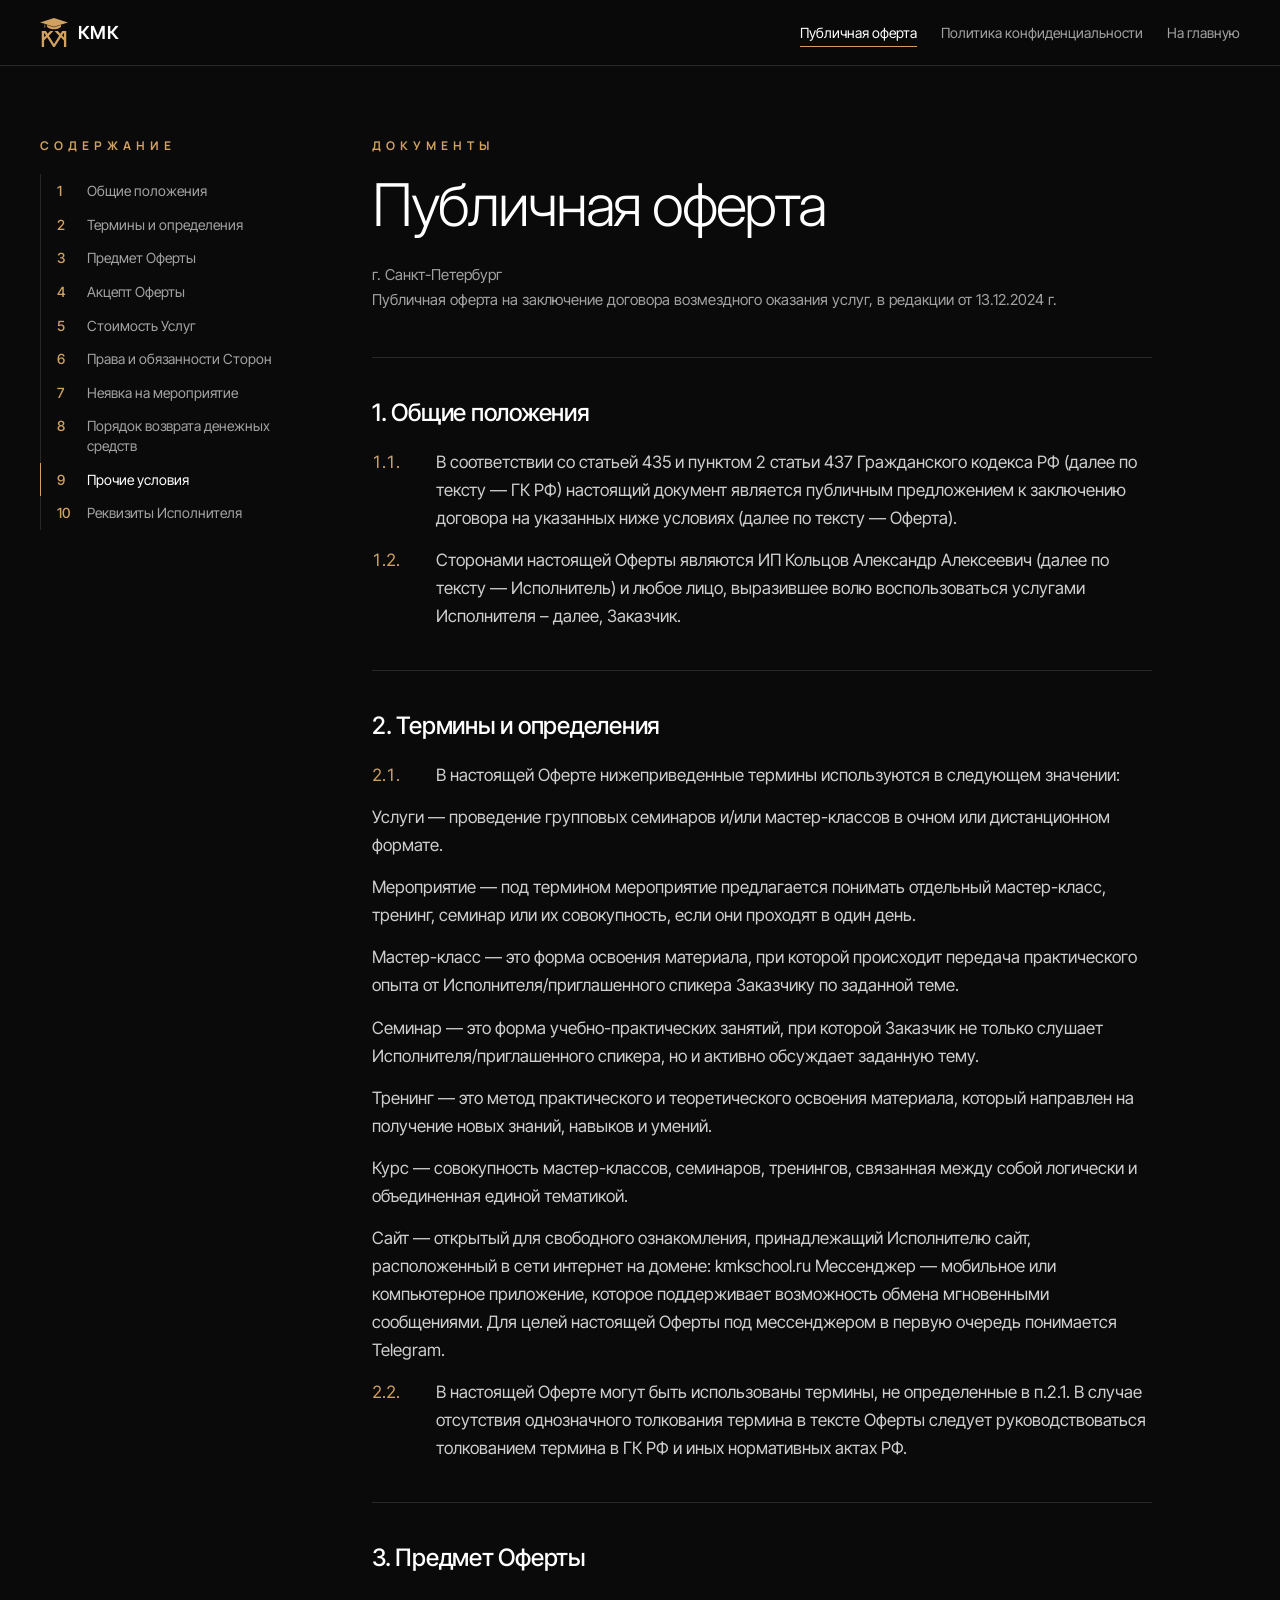
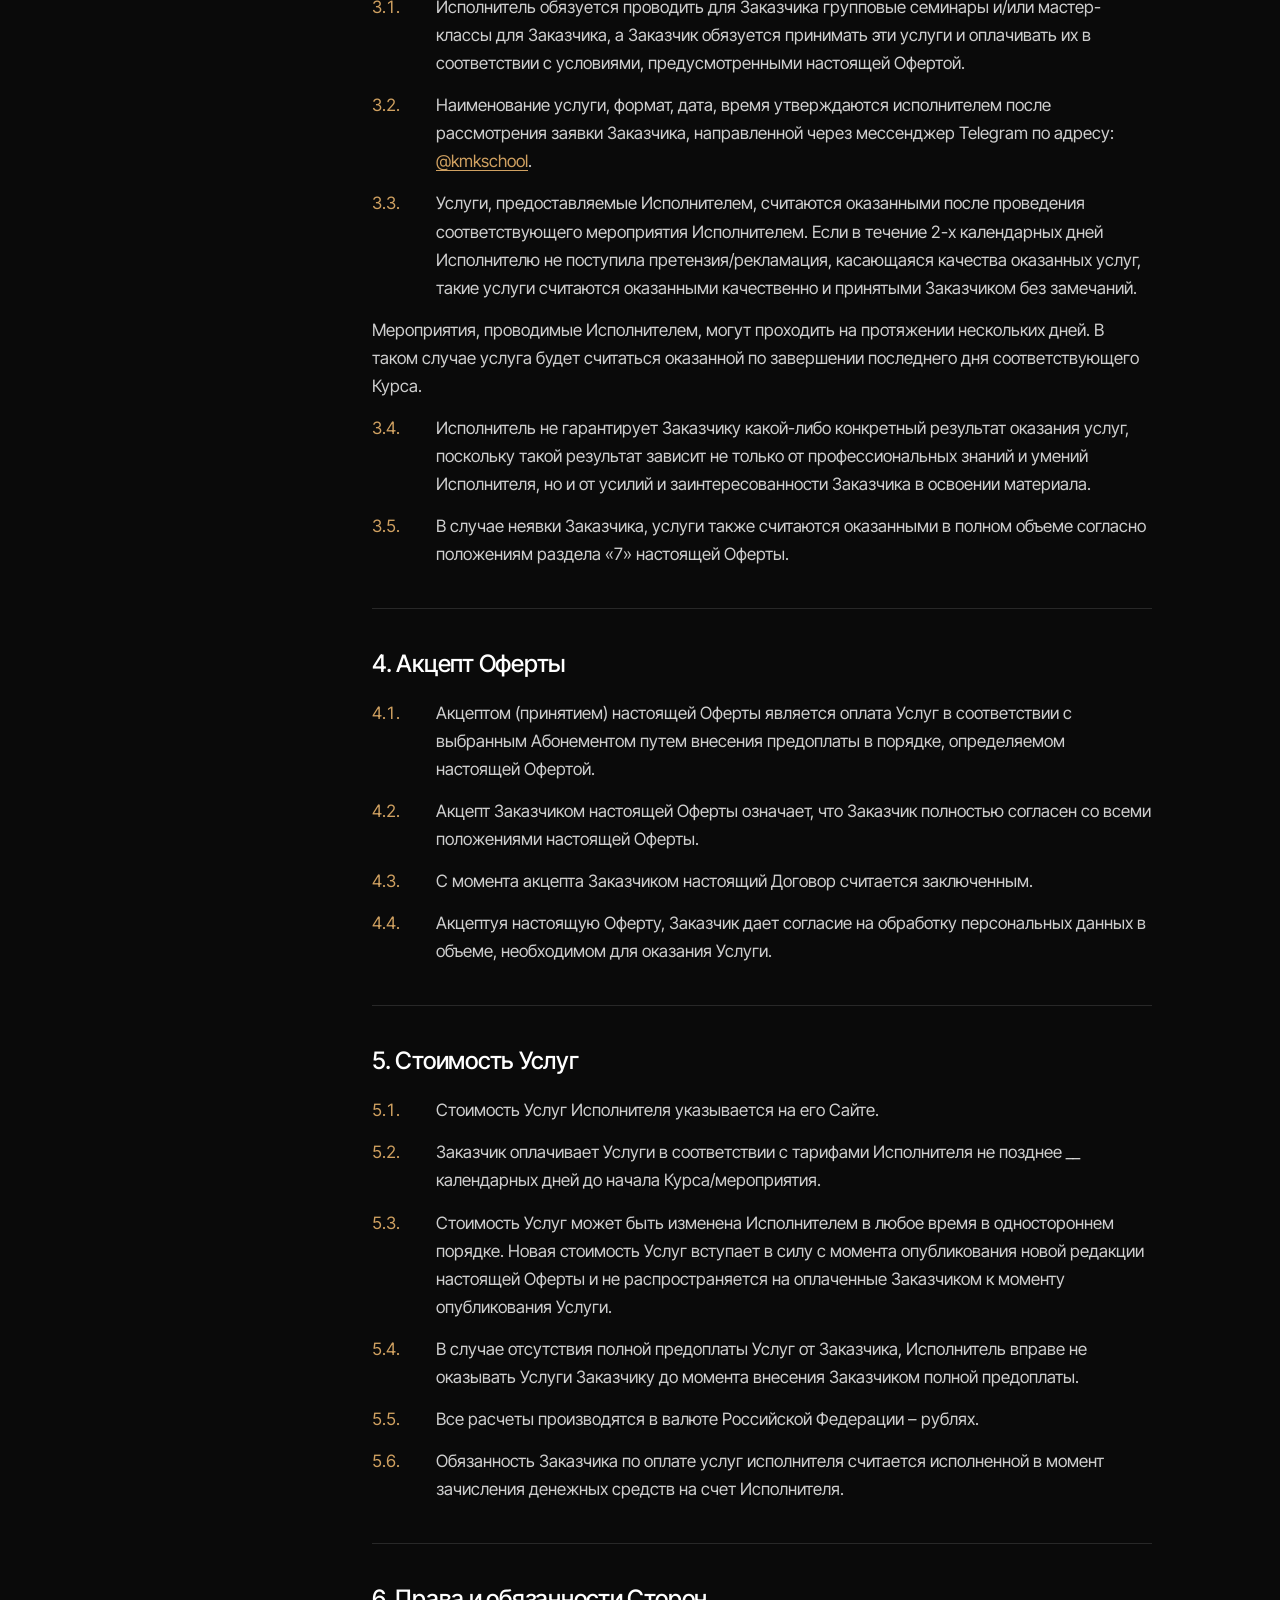
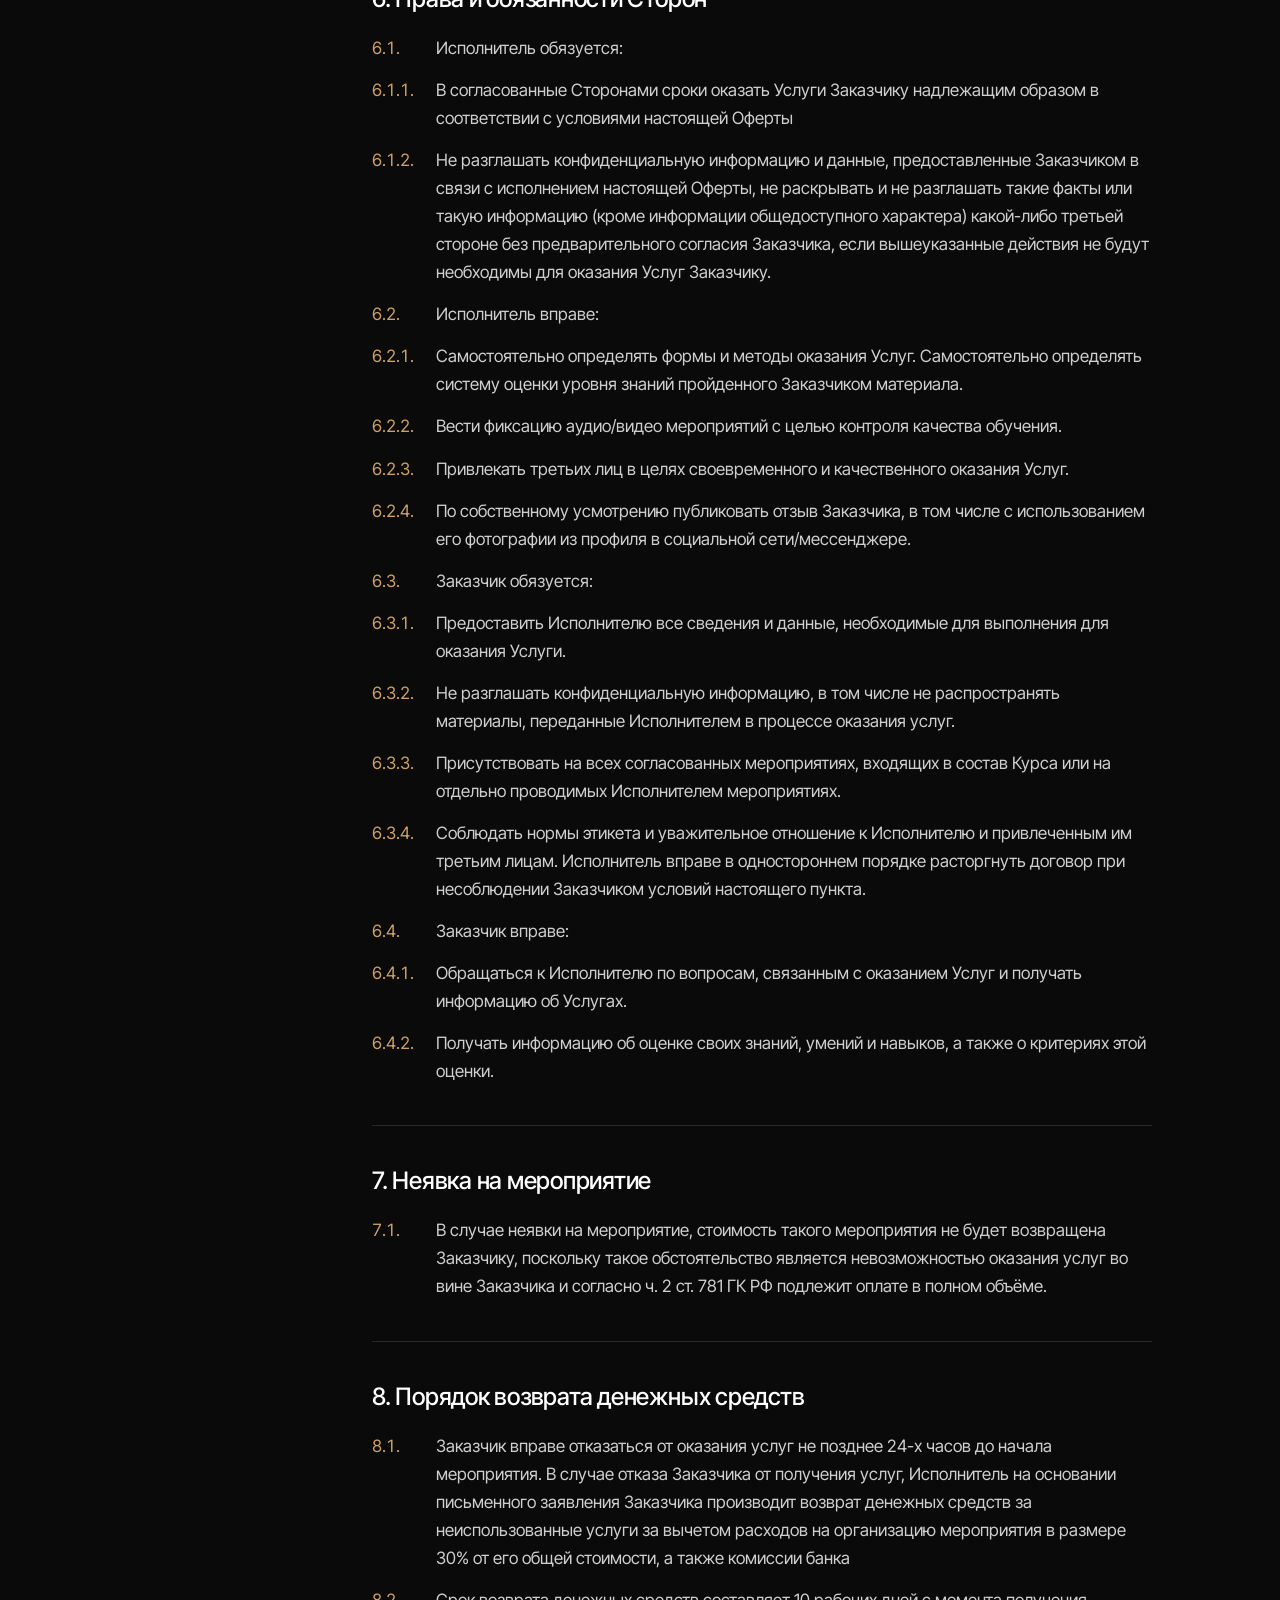
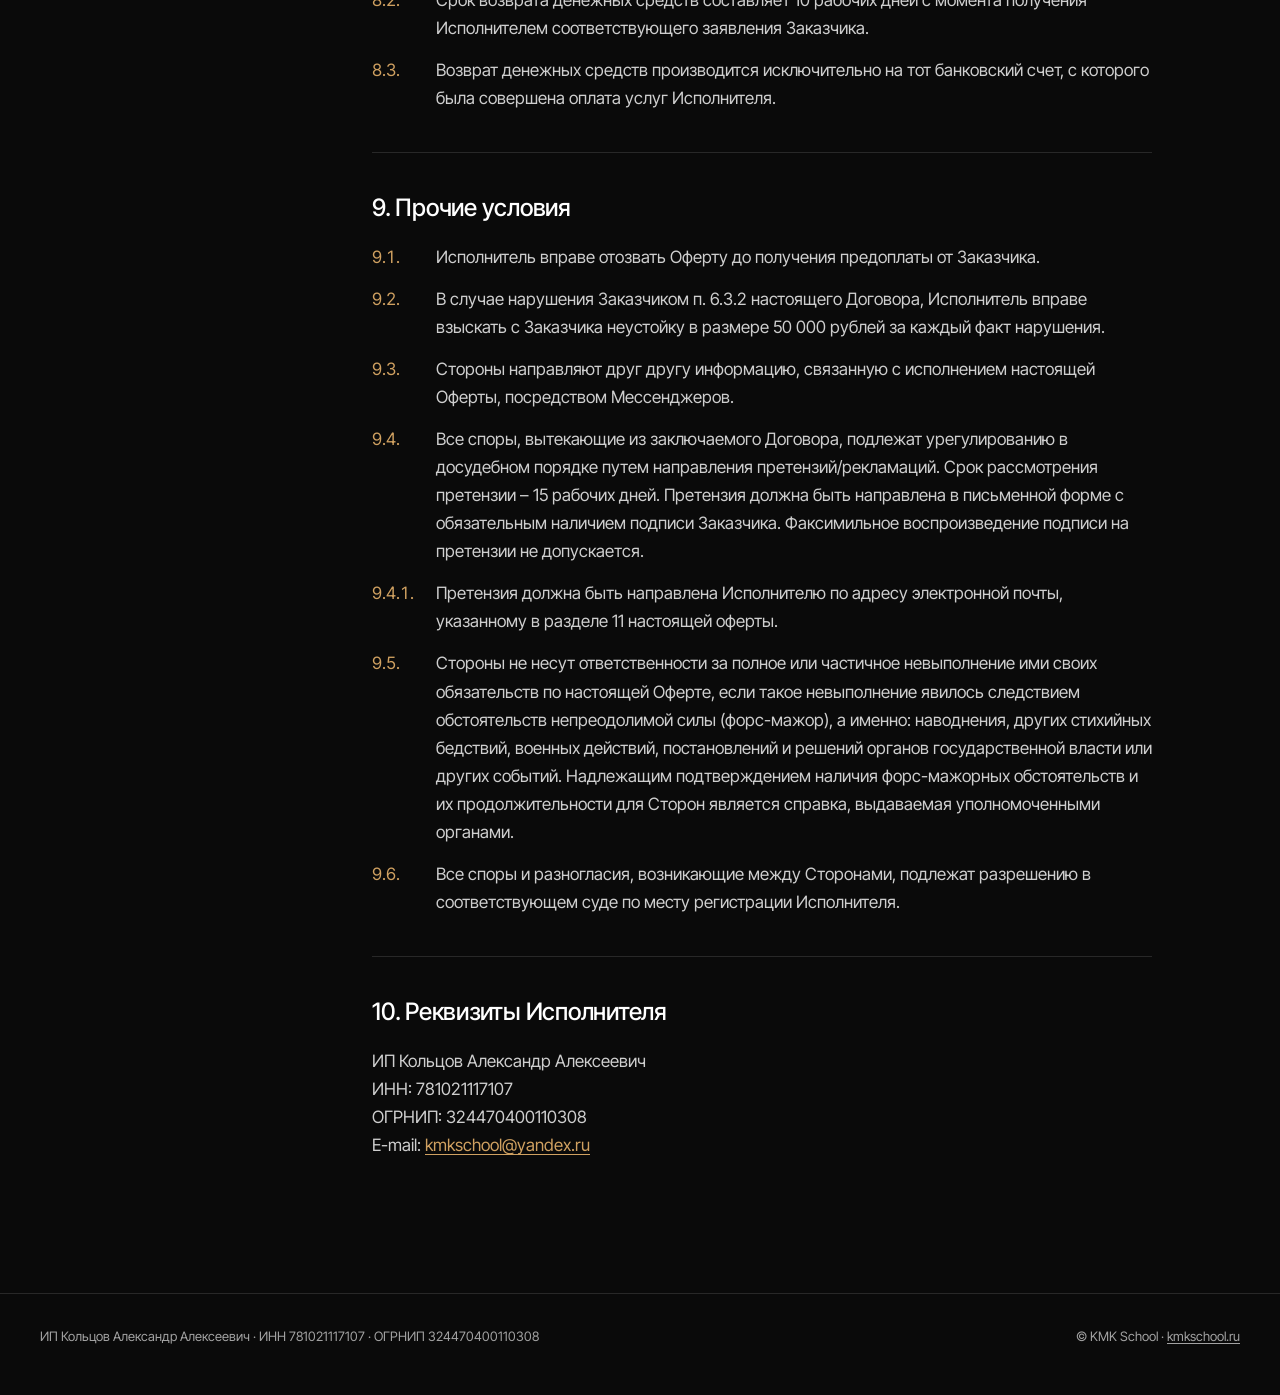
==== docs/oferta.html @ 890a631a "Сайт КМК для просмотра" ====
<!doctype html>
<html lang="ru">
<head>
<meta charset="utf-8">
<meta name="viewport" content="width=device-width, initial-scale=1">
<title>Публичная оферта — КМК</title>
<link rel="icon" href="../img/logo-badge.webp" type="image/webp">
<link rel="stylesheet" href="https://fonts.googleapis.com/css2?family=Inter:wght@300;400&family=Inter+Tight:wght@400;500;600&family=Manrope:wght@700&display=swap">
<style>
:root{--gold:#d0a161;--mute:rgba(255,255,255,.62);--line:rgba(255,255,255,.12)}
*{box-sizing:border-box}
html{scroll-behavior:smooth;scroll-padding-top:96px}
html,body{margin:0;color:#fff;font:400 17px/1.65 "Inter Tight",system-ui,sans-serif;-webkit-font-smoothing:antialiased}
body{background:radial-gradient(1200px 600px at 85% -10%,rgba(208,161,97,.14),transparent 70%) no-repeat,#0a0a0a}
a{color:var(--gold);text-decoration:underline;text-decoration-thickness:1px;text-underline-offset:.18em;overflow-wrap:anywhere;transition:color .3s}
a:hover{color:#fff}
.bar{position:sticky;top:0;z-index:5;background:rgba(10,10,10,.85);backdrop-filter:blur(12px);-webkit-backdrop-filter:blur(12px);border-bottom:1px solid var(--line)}
.bar-in{display:flex;align-items:center;gap:24px;max-width:1248px;margin:0 auto;padding:18px 24px}
.brand{display:flex;align-items:center;gap:10px;color:#fff;text-decoration:none;font:600 18px/1 "Inter Tight",sans-serif;letter-spacing:.02em}
.brand img{width:28px;height:29px}
.bar nav{display:flex;gap:24px;margin-left:auto;font-size:14px}
.bar nav a{color:var(--mute);text-decoration:none}
.bar nav a:hover,.bar nav a[aria-current]{color:#fff}
.bar nav a[aria-current]{text-decoration:underline;text-decoration-color:var(--gold);text-underline-offset:.55em}
.wrap{display:grid;grid-template-columns:260px minmax(0,1fr);gap:72px;max-width:1248px;margin:0 auto;padding:72px 24px 120px}
.ey{margin:0 0 20px;color:var(--gold);font:700 12px/1.35 Manrope,sans-serif;letter-spacing:.42em;text-transform:uppercase}
h1{margin:0 0 28px;font:300 clamp(34px,4.6vw,60px)/1.04 Inter,sans-serif;letter-spacing:-.04em;text-wrap:balance}
.toc{position:sticky;top:104px;align-self:start;max-height:calc(100vh - 128px);overflow:auto;font-size:14px;line-height:1.4;scrollbar-width:thin}
.toc ol{list-style:none;margin:0;padding:0;border-left:1px solid var(--line)}
.toc li{margin:0;padding:0;color:inherit}
.toc li::before{content:none}
.toc a{display:flex;gap:10px;padding:7px 0 7px 16px;margin-left:-1px;border-left:1px solid transparent;color:var(--mute);text-decoration:none}
.toc a:hover{color:#fff}
.toc a.on{color:#fff;border-left-color:var(--gold)}
.toc b{min-width:20px;color:var(--gold);font-weight:500}
article{max-width:780px}
.lead{margin:0 0 10px;color:var(--mute);font-size:15px}
section{padding-top:40px;margin-top:40px;border-top:1px solid var(--line)}
section:first-of-type{margin-top:44px}
h2{margin:0 0 20px;font:500 24px/1.25 "Inter Tight",sans-serif;letter-spacing:-.01em}
p{margin:0 0 14px;color:rgba(255,255,255,.8)}
.it{position:relative;padding-left:64px}
.n{position:absolute;left:0;top:0;color:var(--gold);font-variant-numeric:tabular-nums}
ul{margin:-4px 0 18px 64px;padding:0;list-style:none}
li{position:relative;margin:0 0 8px;padding-left:22px;color:rgba(255,255,255,.8)}
li::before{content:"";position:absolute;left:0;top:.82em;width:10px;height:1px;background:var(--gold)}
.ft{border-top:1px solid var(--line)}
.ft-in{display:flex;flex-wrap:wrap;justify-content:space-between;gap:8px 32px;max-width:1248px;margin:0 auto;padding:32px 24px 48px;color:var(--mute);font-size:13px;line-height:1.6}
.ft a{color:var(--mute)}
.ft a:hover{color:#fff}
@media (max-width:900px){
  html,body{font-size:16px}
  .bar-in{padding:14px 16px;gap:16px}
  .brand span{display:none}
  .bar nav{gap:16px;font-size:13px;line-height:1.25;text-align:right}
  .bar nav .home{display:none}
  .wrap{display:block;padding:40px 16px 80px}
  .toc{display:none}
  h2{font-size:20px}
  section{padding-top:32px;margin-top:32px}
  .it{padding-left:0}
  .n{position:static;margin-right:6px}
  ul{margin-left:0}
  .ft-in{padding:24px 16px 40px}
}
@media print{
  body{background:#fff;color:#000}.bar,.toc,.ft{display:none}.wrap{display:block;padding:0}
  p,li,.lead,a,.n,.ey{color:#000}section{border-color:#ccc}
}
</style>
</head>
<body>
<header class="bar"><div class="bar-in">
<a class="brand" href="../index.html"><img src="../img/logo.svg" alt="КМК"><span>КМК</span></a>
<nav><a href="oferta.html" aria-current="page">Публичная оферта</a><a href="privacy.html">Политика конфиденциальности</a><a class="home" href="../index.html">На главную</a></nav>
</div></header>
<div class="wrap">
<aside class="toc"><p class="ey">Содержание</p>
<ol><li><a href="#s1"><b>1</b><span>Общие положения</span></a></li><li><a href="#s2"><b>2</b><span>Термины и определения</span></a></li><li><a href="#s3"><b>3</b><span>Предмет Оферты</span></a></li><li><a href="#s4"><b>4</b><span>Акцепт Оферты</span></a></li><li><a href="#s5"><b>5</b><span>Стоимость Услуг</span></a></li><li><a href="#s6"><b>6</b><span>Права и обязанности Сторон</span></a></li><li><a href="#s7"><b>7</b><span>Неявка на мероприятие</span></a></li><li><a href="#s8"><b>8</b><span>Порядок возврата денежных средств</span></a></li><li><a href="#s9"><b>9</b><span>Прочие условия</span></a></li><li><a href="#s10"><b>10</b><span>Реквизиты Исполнителя</span></a></li></ol></aside>
<article>
<p class="ey">Документы</p>
<h1>Публичная оферта</h1>
<p class="lead">г. Санкт-Петербург<br>Публичная оферта на заключение договора возмездного оказания услуг, в редакции от 13.12.2024 г.</p>
<section id="s1">
<h2>1. Общие положения</h2>
<p class="it"><span class="n">1.1.</span>В соответствии со статьей 435 и пунктом 2 статьи 437 Гражданского кодекса РФ (далее по тексту — ГК РФ) настоящий документ является публичным предложением к заключению договора на указанных ниже условиях (далее по тексту — Оферта).</p>
<p class="it"><span class="n">1.2.</span>Сторонами настоящей Оферты являются ИП Кольцов Александр Алексеевич (далее по тексту — Исполнитель) и любое лицо, выразившее волю воспользоваться услугами Исполнителя – далее, Заказчик.</p>
</section>
<section id="s2">
<h2>2. Термины и определения</h2>
<p class="it"><span class="n">2.1.</span>В настоящей Оферте нижеприведенные термины используются в следующем значении:</p>
<p>Услуги — проведение групповых семинаров и/или мастер-классов в очном или дистанционном формате.</p>
<p>Мероприятие — под термином мероприятие предлагается понимать отдельный мастер-класс, тренинг, семинар или их совокупность, если они проходят в один день.</p>
<p>Мастер-класс — это форма освоения материала, при которой происходит передача практического опыта от Исполнителя/приглашенного спикера Заказчику по заданной теме.</p>
<p>Семинар — это форма учебно-практических занятий, при которой Заказчик не только слушает Исполнителя/приглашенного спикера, но и активно обсуждает заданную тему.</p>
<p>Тренинг — это метод практического и теоретического освоения материала, который направлен на получение новых знаний, навыков и умений.</p>
<p>Курс — совокупность мастер-классов, семинаров, тренингов, связанная между собой логически и объединенная единой тематикой.</p>
<p>Сайт — открытый для свободного ознакомления, принадлежащий Исполнителю сайт, расположенный в сети интернет на домене: kmkschool.ru Мессенджер — мобильное или компьютерное приложение, которое поддерживает возможность обмена мгновенными сообщениями. Для целей настоящей Оферты под мессенджером в первую очередь понимается Telegram.</p>
<p class="it"><span class="n">2.2.</span>В настоящей Оферте могут быть использованы термины, не определенные в п.2.1. В случае отсутствия однозначного толкования термина в тексте Оферты следует руководствоваться толкованием термина в ГК РФ и иных нормативных актах РФ.</p>
</section>
<section id="s3">
<h2>3. Предмет Оферты</h2>
<p class="it"><span class="n">3.1.</span>Исполнитель обязуется проводить для Заказчика групповые семинары и/или мастер-классы для Заказчика, а Заказчик обязуется принимать эти услуги и оплачивать их в соответствии с условиями, предусмотренными настоящей Офертой.</p>
<p class="it"><span class="n">3.2.</span>Наименование услуги, формат, дата, время утверждаются исполнителем после рассмотрения заявки Заказчика, направленной через мессенджер Telegram по адресу: <a href="https://t.me/kmkschool">@kmkschool</a>.</p>
<p class="it"><span class="n">3.3.</span>Услуги, предоставляемые Исполнителем, считаются оказанными после проведения соответствующего мероприятия Исполнителем. Если в течение 2-х календарных дней Исполнителю не поступила претензия/рекламация, касающаяся качества оказанных услуг, такие услуги считаются оказанными качественно и принятыми Заказчиком без замечаний.</p>
<p>Мероприятия, проводимые Исполнителем, могут проходить на протяжении нескольких дней. В таком случае услуга будет считаться оказанной по завершении последнего дня соответствующего Курса.</p>
<p class="it"><span class="n">3.4.</span>Исполнитель не гарантирует Заказчику какой-либо конкретный результат оказания услуг, поскольку такой результат зависит не только от профессиональных знаний и умений Исполнителя, но и от усилий и заинтересованности Заказчика в освоении материала.</p>
<p class="it"><span class="n">3.5.</span>В случае неявки Заказчика, услуги также считаются оказанными в полном объеме согласно положениям раздела «7» настоящей Оферты.</p>
</section>
<section id="s4">
<h2>4. Акцепт Оферты</h2>
<p class="it"><span class="n">4.1.</span>Акцептом (принятием) настоящей Оферты является оплата Услуг в соответствии с выбранным Абонементом путем внесения предоплаты в порядке, определяемом настоящей Офертой.</p>
<p class="it"><span class="n">4.2.</span>Акцепт Заказчиком настоящей Оферты означает, что Заказчик полностью согласен со всеми положениями настоящей Оферты.</p>
<p class="it"><span class="n">4.3.</span>С момента акцепта Заказчиком настоящий Договор считается заключенным.</p>
<p class="it"><span class="n">4.4.</span>Акцептуя настоящую Оферту, Заказчик дает согласие на обработку персональных данных в объеме, необходимом для оказания Услуги.</p>
</section>
<section id="s5">
<h2>5. Стоимость Услуг</h2>
<p class="it"><span class="n">5.1.</span>Стоимость Услуг Исполнителя указывается на его Сайте.</p>
<p class="it"><span class="n">5.2.</span>Заказчик оплачивает Услуги в соответствии с тарифами Исполнителя не позднее __ календарных дней до начала Курса/мероприятия.</p>
<p class="it"><span class="n">5.3.</span>Стоимость Услуг может быть изменена Исполнителем в любое время в одностороннем порядке. Новая стоимость Услуг вступает в силу с момента опубликования новой редакции настоящей Оферты и не распространяется на оплаченные Заказчиком к моменту опубликования Услуги.</p>
<p class="it"><span class="n">5.4.</span>В случае отсутствия полной предоплаты Услуг от Заказчика, Исполнитель вправе не оказывать Услуги Заказчику до момента внесения Заказчиком полной предоплаты.</p>
<p class="it"><span class="n">5.5.</span>Все расчеты производятся в валюте Российской Федерации – рублях.</p>
<p class="it"><span class="n">5.6.</span>Обязанность Заказчика по оплате услуг исполнителя считается исполненной в момент зачисления денежных средств на счет Исполнителя.</p>
</section>
<section id="s6">
<h2>6. Права и обязанности Сторон</h2>
<p class="it"><span class="n">6.1.</span>Исполнитель обязуется:</p>
<p class="it"><span class="n">6.1.1.</span>В согласованные Сторонами сроки оказать Услуги Заказчику надлежащим образом в соответствии с условиями настоящей Оферты</p>
<p class="it"><span class="n">6.1.2.</span>Не разглашать конфиденциальную информацию и данные, предоставленные Заказчиком в связи с исполнением настоящей Оферты, не раскрывать и не разглашать такие факты или такую информацию (кроме информации общедоступного характера) какой-либо третьей стороне без предварительного согласия Заказчика, если вышеуказанные действия не будут необходимы для оказания Услуг Заказчику.</p>
<p class="it"><span class="n">6.2.</span>Исполнитель вправе:</p>
<p class="it"><span class="n">6.2.1.</span>Самостоятельно определять формы и методы оказания Услуг. Самостоятельно определять систему оценки уровня знаний пройденного Заказчиком материала.</p>
<p class="it"><span class="n">6.2.2.</span>Вести фиксацию аудио/видео мероприятий с целью контроля качества обучения.</p>
<p class="it"><span class="n">6.2.3.</span>Привлекать третьих лиц в целях своевременного и качественного оказания Услуг.</p>
<p class="it"><span class="n">6.2.4.</span>По собственному усмотрению публиковать отзыв Заказчика, в том числе с использованием его фотографии из профиля в социальной сети/мессенджере.</p>
<p class="it"><span class="n">6.3.</span>Заказчик обязуется:</p>
<p class="it"><span class="n">6.3.1.</span>Предоставить Исполнителю все сведения и данные, необходимые для выполнения для оказания Услуги.</p>
<p class="it"><span class="n">6.3.2.</span>Не разглашать конфиденциальную информацию, в том числе не распространять материалы, переданные Исполнителем в процессе оказания услуг.</p>
<p class="it"><span class="n">6.3.3.</span>Присутствовать на всех согласованных мероприятиях, входящих в состав Курса или на отдельно проводимых Исполнителем мероприятиях.</p>
<p class="it"><span class="n">6.3.4.</span>Соблюдать нормы этикета и уважительное отношение к Исполнителю и привлеченным им третьим лицам. Исполнитель вправе в одностороннем порядке расторгнуть договор при несоблюдении Заказчиком условий настоящего пункта.</p>
<p class="it"><span class="n">6.4.</span>Заказчик вправе:</p>
<p class="it"><span class="n">6.4.1.</span>Обращаться к Исполнителю по вопросам, связанным с оказанием Услуг и получать информацию об Услугах.</p>
<p class="it"><span class="n">6.4.2.</span>Получать информацию об оценке своих знаний, умений и навыков, а также о критериях этой оценки.</p>
</section>
<section id="s7">
<h2>7. Неявка на мероприятие</h2>
<p class="it"><span class="n">7.1.</span>В случае неявки на мероприятие, стоимость такого мероприятия не будет возвращена Заказчику, поскольку такое обстоятельство является невозможностью оказания услуг во вине Заказчика и согласно ч. 2 ст. 781 ГК РФ подлежит оплате в полном объёме.</p>
</section>
<section id="s8">
<h2>8. Порядок возврата денежных средств</h2>
<p class="it"><span class="n">8.1.</span>Заказчик вправе отказаться от оказания услуг не позднее 24-х часов до начала мероприятия. В случае отказа Заказчика от получения услуг, Исполнитель на основании письменного заявления Заказчика производит возврат денежных средств за неиспользованные услуги за вычетом расходов на организацию мероприятия в размере 30% от его общей стоимости, а также комиссии банка</p>
<p class="it"><span class="n">8.2.</span>Срок возврата денежных средств составляет 10 рабочих дней с момента получения Исполнителем соответствующего заявления Заказчика.</p>
<p class="it"><span class="n">8.3.</span>Возврат денежных средств производится исключительно на тот банковский счет, с которого была совершена оплата услуг Исполнителя.</p>
</section>
<section id="s9">
<h2>9. Прочие условия</h2>
<p class="it"><span class="n">9.1.</span>Исполнитель вправе отозвать Оферту до получения предоплаты от Заказчика.</p>
<p class="it"><span class="n">9.2.</span>В случае нарушения Заказчиком п. 6.3.2 настоящего Договора, Исполнитель вправе взыскать с Заказчика неустойку в размере 50 000 рублей за каждый факт нарушения.</p>
<p class="it"><span class="n">9.3.</span>Стороны направляют друг другу информацию, связанную с исполнением настоящей Оферты, посредством Мессенджеров.</p>
<p class="it"><span class="n">9.4.</span>Все споры, вытекающие из заключаемого Договора, подлежат урегулированию в досудебном порядке путем направления претензий/рекламаций. Срок рассмотрения претензии – 15 рабочих дней. Претензия должна быть направлена в письменной форме с обязательным наличием подписи Заказчика. Факсимильное воспроизведение подписи на претензии не допускается.</p>
<p class="it"><span class="n">9.4.1.</span>Претензия должна быть направлена Исполнителю по адресу электронной почты, указанному в разделе 11 настоящей оферты.</p>
<p class="it"><span class="n">9.5.</span>Стороны не несут ответственности за полное или частичное невыполнение ими своих обязательств по настоящей Оферте, если такое невыполнение явилось следствием обстоятельств непреодолимой силы (форс-мажор), а именно: наводнения, других стихийных бедствий, военных действий, постановлений и решений органов государственной власти или других событий. Надлежащим подтверждением наличия форс-мажорных обстоятельств и их продолжительности для Сторон является справка, выдаваемая уполномоченными органами.</p>
<p class="it"><span class="n">9.6.</span>Все споры и разногласия, возникающие между Сторонами, подлежат разрешению в соответствующем суде по месту регистрации Исполнителя.</p>
</section>
<section id="s10">
<h2>10. Реквизиты Исполнителя</h2>
<p>ИП Кольцов Александр Алексеевич<br>ИНН: 781021117107<br>ОГРНИП: 324470400110308<br>E-mail: <a href="mailto:kmkschool@yandex.ru">kmkschool@yandex.ru</a></p>
</section>
</article>
</div>
<footer class="ft"><div class="ft-in"><span>ИП Кольцов Александр Алексеевич · ИНН 781021117107 · ОГРНИП 324470400110308</span><span>© KMK School · <a href="../index.html">kmkschool.ru</a></span></div></footer>
<script>
(function(){
  var links=document.querySelectorAll('.toc a');if(!links.length||!('IntersectionObserver' in window))return;
  var by={};[].forEach.call(links,function(a){by[a.getAttribute('href').slice(1)]=a});
  var io=new IntersectionObserver(function(es){es.forEach(function(e){if(!e.isIntersecting)return;
    [].forEach.call(links,function(a){a.classList.remove('on')});by[e.target.id].classList.add('on')})},{rootMargin:'-15% 0px -75% 0px'});
  [].forEach.call(document.querySelectorAll('article section'),function(s){io.observe(s)});
})();
</script>
</body>
</html>
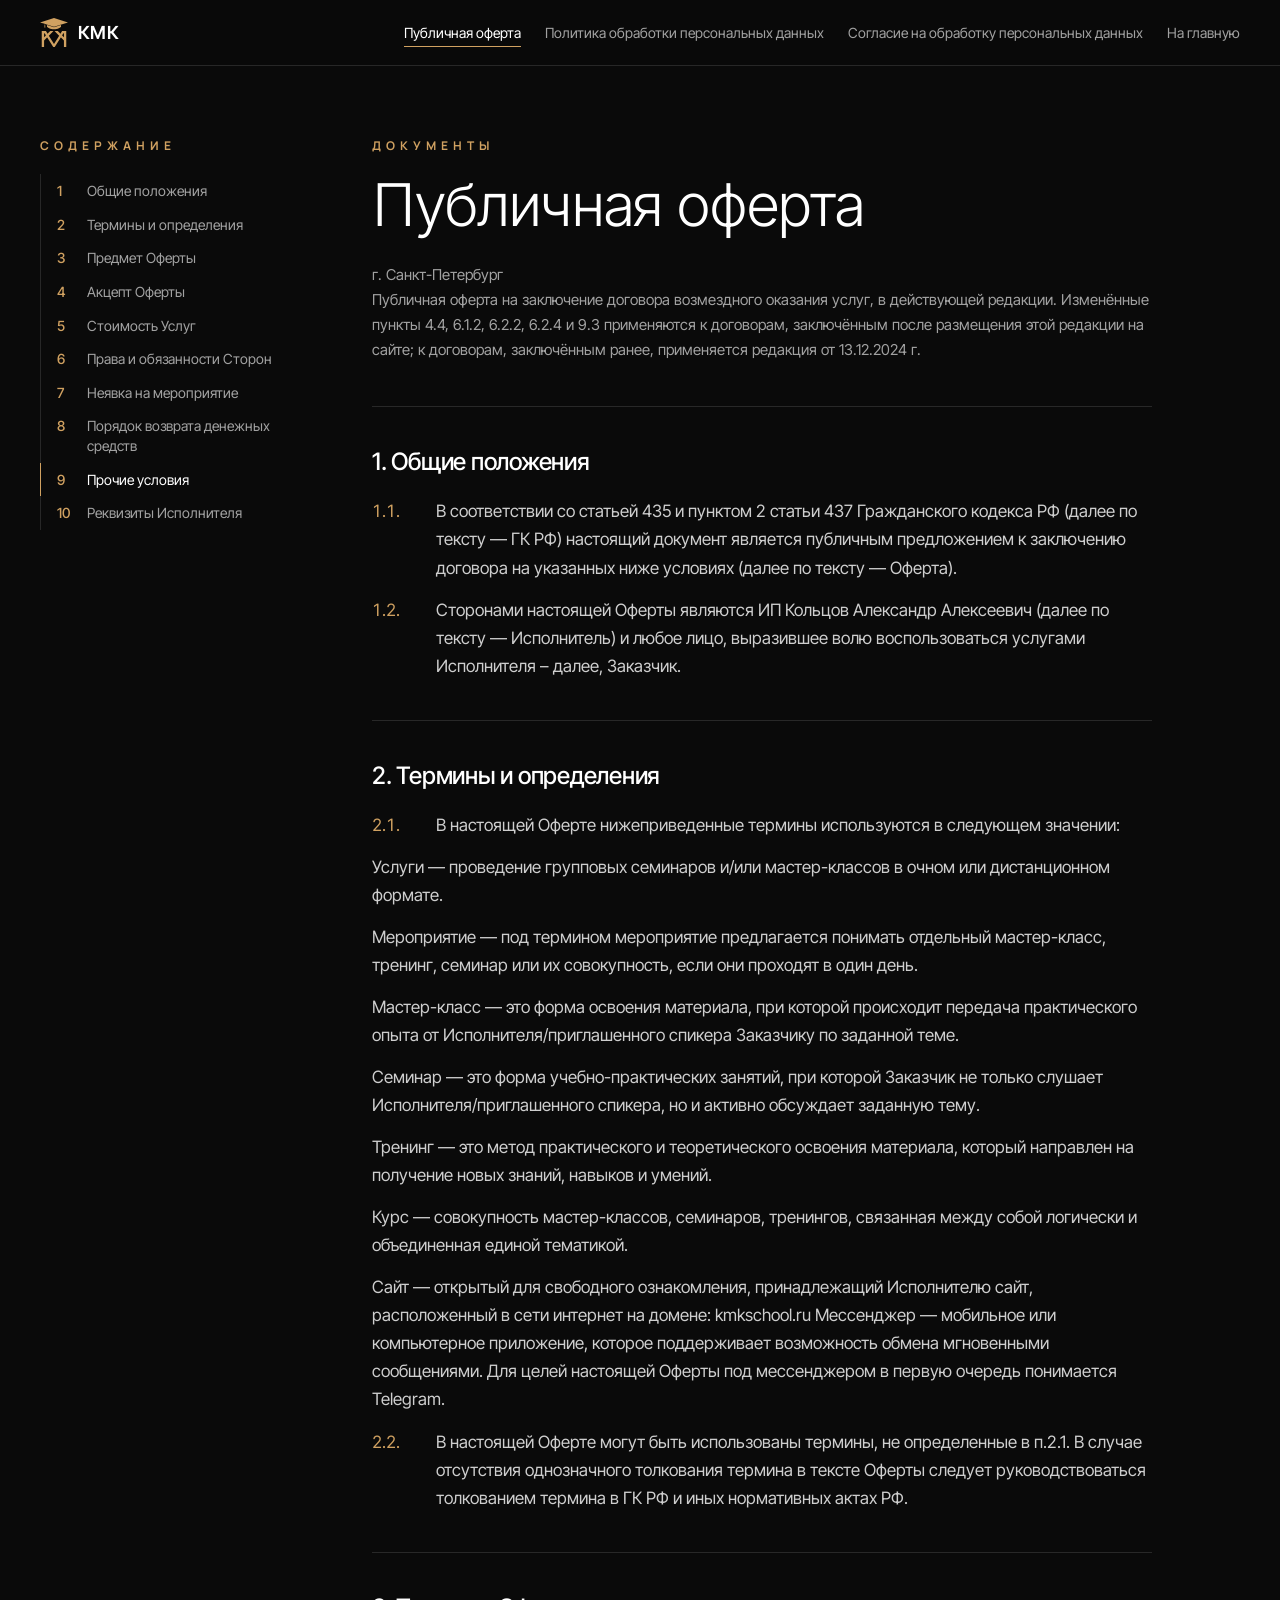
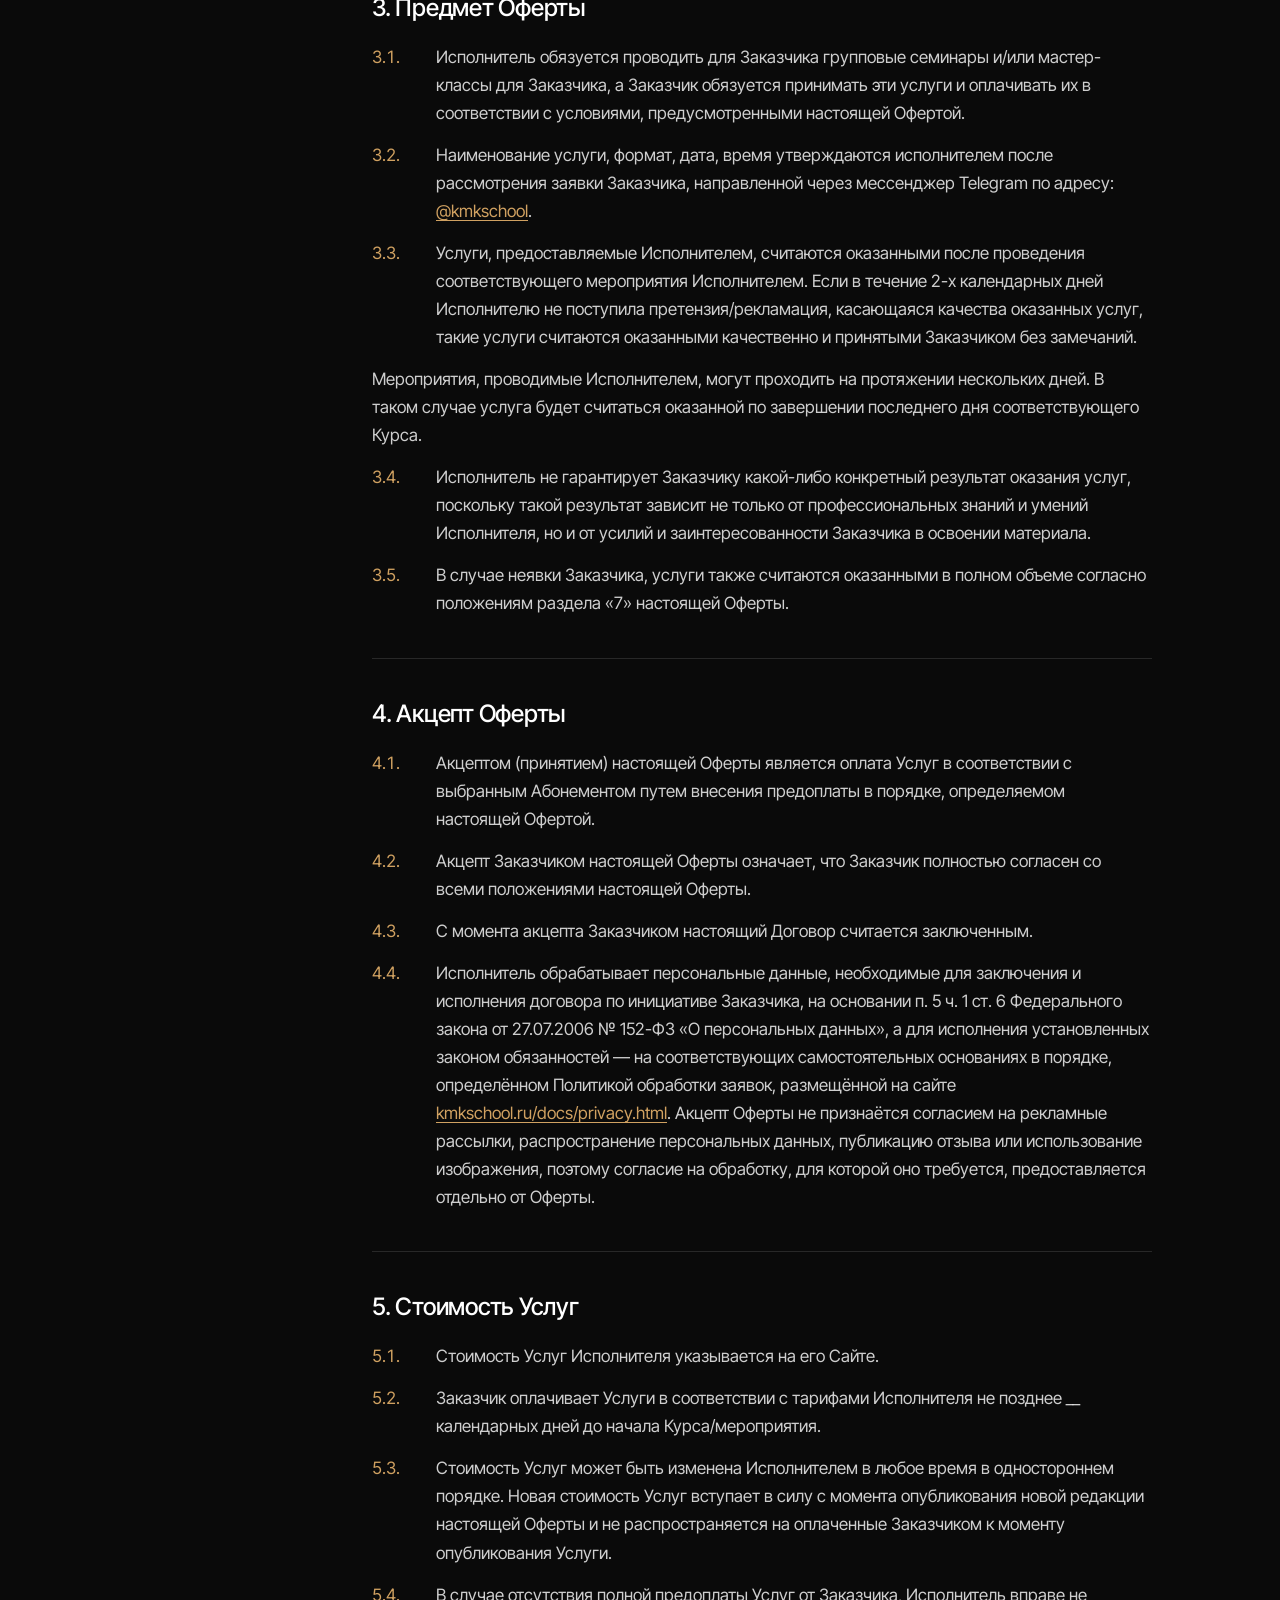
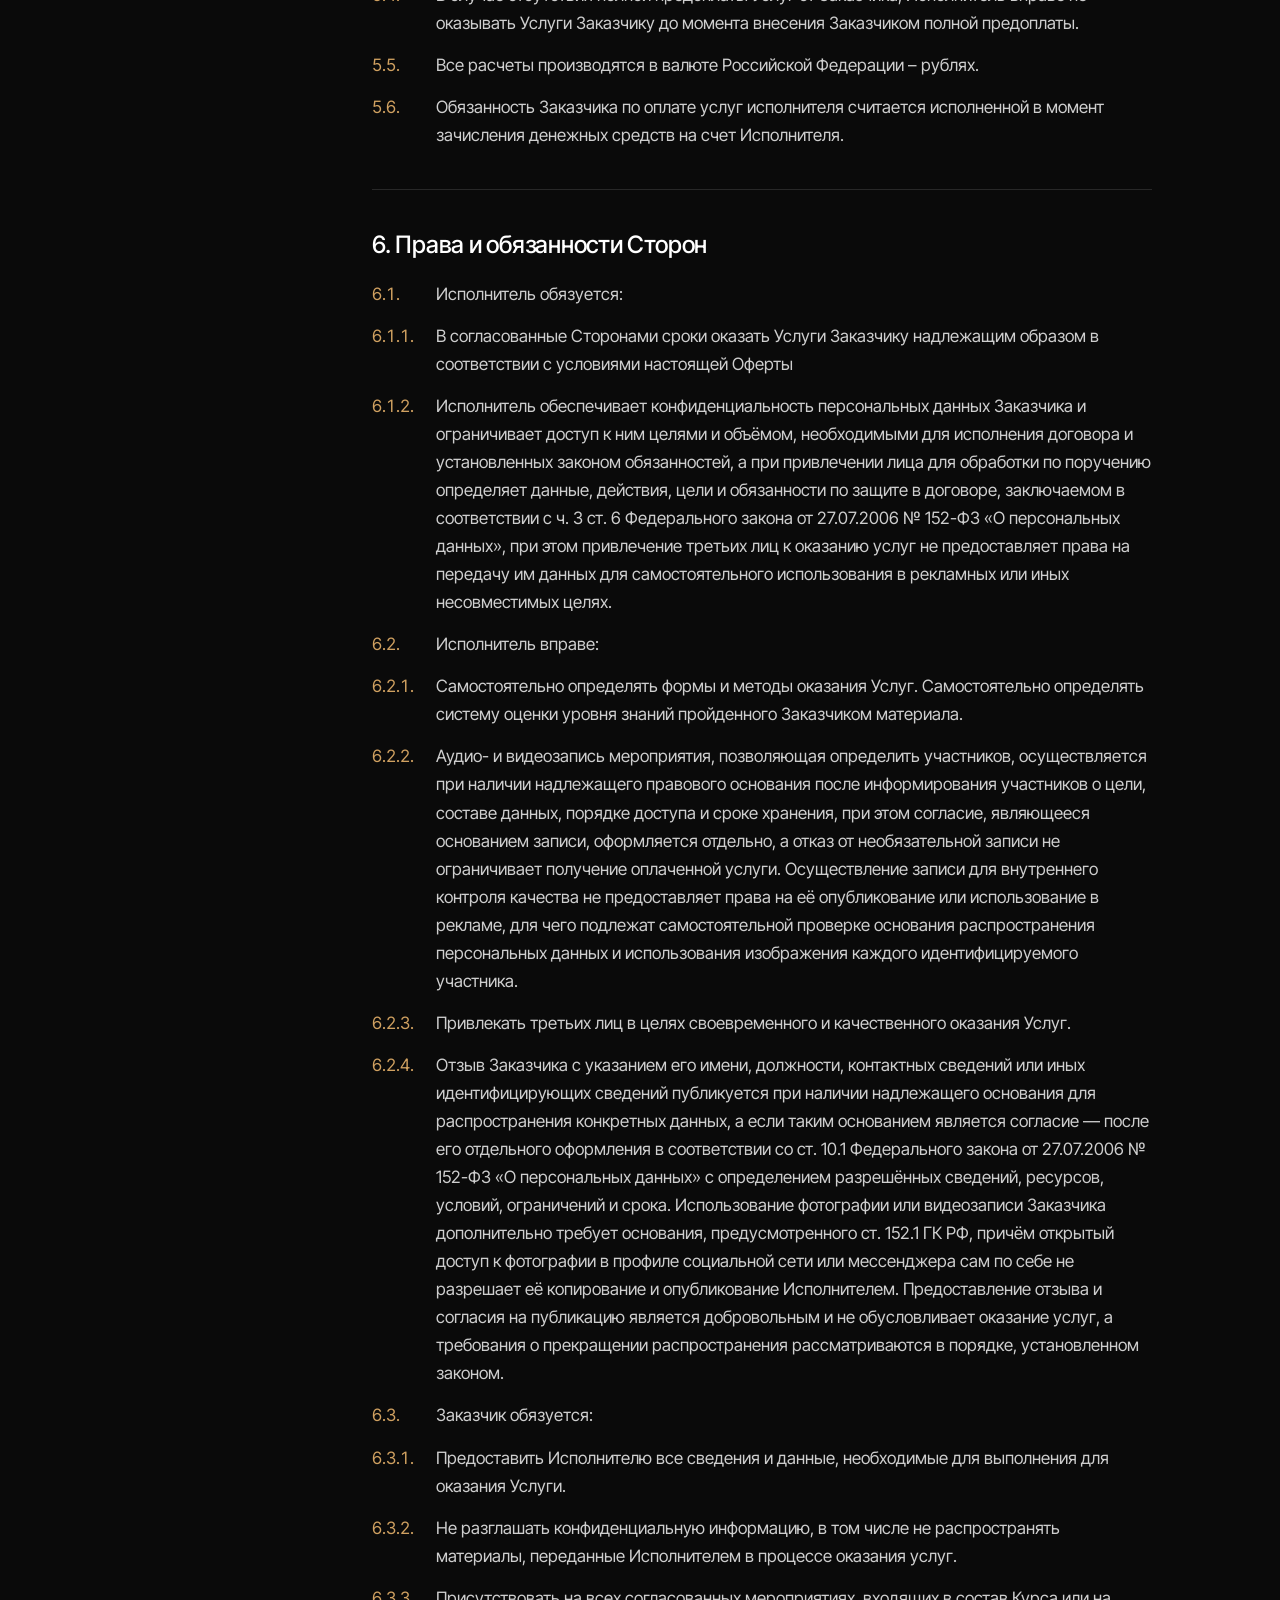
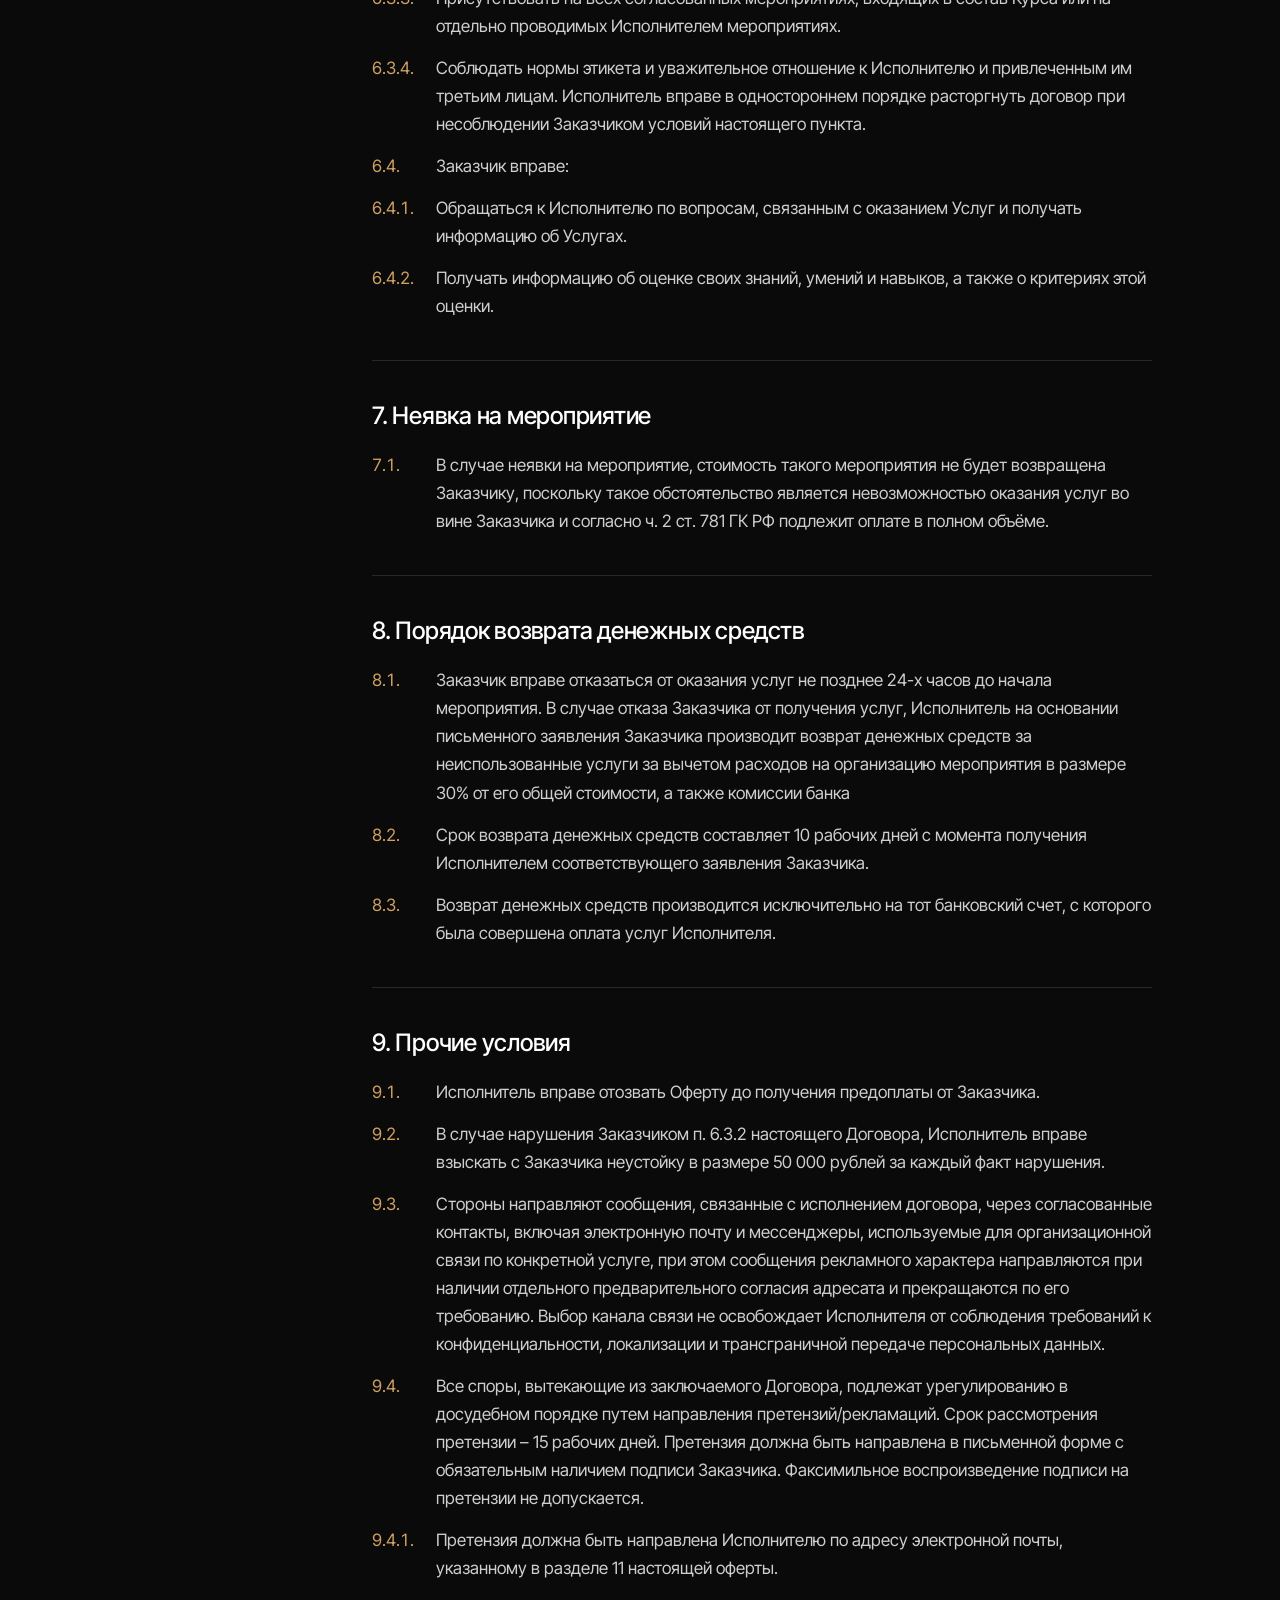
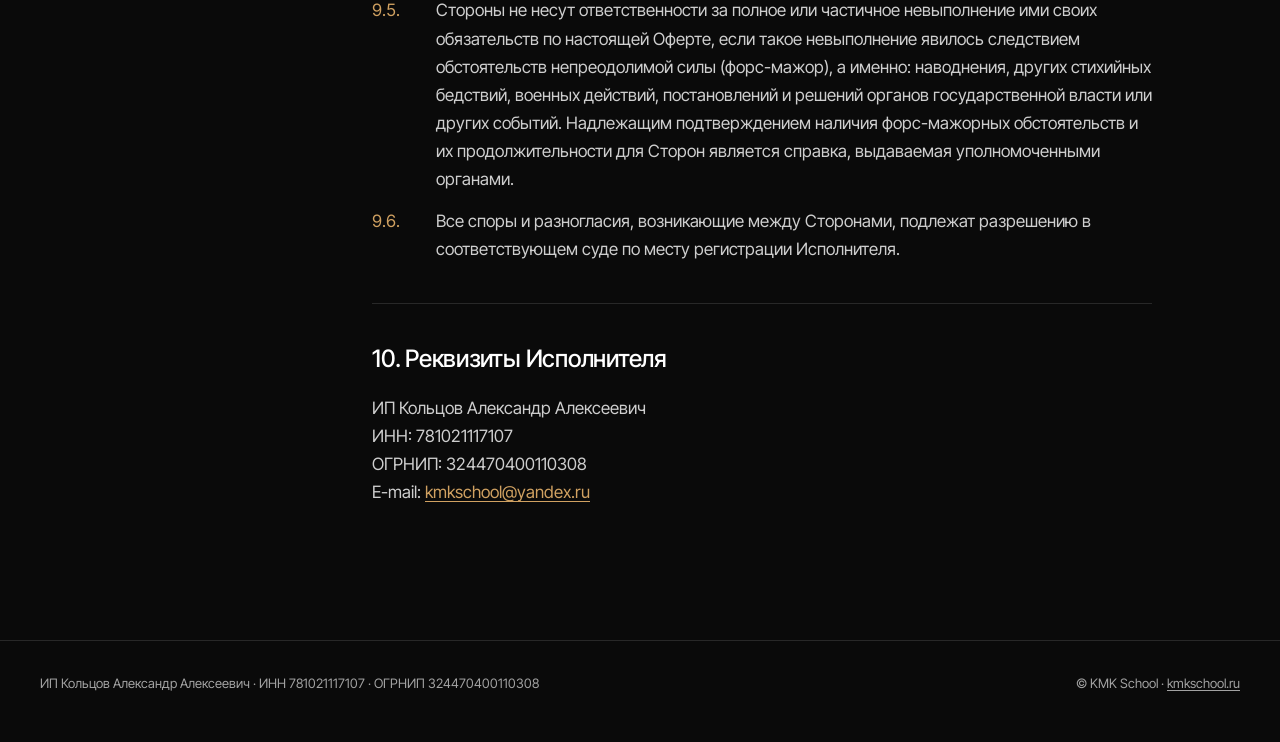
==== commit a5e5b9a6: "Документы о персональных данных: политика, согласие, галочка в формах" ====
--- a/docs/oferta.html
+++ b/docs/oferta.html
@@ -1,11 +1,12 @@
 <!doctype html>
 <html lang="ru">
 <head>
+<meta name="robots" content="noindex, nofollow">
 <meta charset="utf-8">
 <meta name="viewport" content="width=device-width, initial-scale=1">
 <title>Публичная оферта — КМК</title>
 <link rel="icon" href="../img/logo-badge.webp" type="image/webp">
-<link rel="stylesheet" href="https://fonts.googleapis.com/css2?family=Inter:wght@300;400&family=Inter+Tight:wght@400;500;600&family=Manrope:wght@700&display=swap">
+<link rel="stylesheet" href="../fonts/fonts.css">
 <style>
 :root{--gold:#d0a161;--mute:rgba(255,255,255,.62);--line:rgba(255,255,255,.12)}
 *{box-sizing:border-box}
@@ -72,7 +73,7 @@
 <body>
 <header class="bar"><div class="bar-in">
 <a class="brand" href="../index.html"><img src="../img/logo.svg" alt="КМК"><span>КМК</span></a>
-<nav><a href="oferta.html" aria-current="page">Публичная оферта</a><a href="privacy.html">Политика конфиденциальности</a><a class="home" href="../index.html">На главную</a></nav>
+<nav><a href="oferta.html" aria-current="page">Публичная оферта</a><a href="privacy.html">Политика обработки персональных данных</a><a href="soglasie.html">Согласие на обработку персональных данных</a><a class="home" href="../index.html">На главную</a></nav>
 </div></header>
 <div class="wrap">
 <aside class="toc"><p class="ey">Содержание</p>
@@ -80,7 +81,7 @@
 <article>
 <p class="ey">Документы</p>
 <h1>Публичная оферта</h1>
-<p class="lead">г. Санкт-Петербург<br>Публичная оферта на заключение договора возмездного оказания услуг, в редакции от 13.12.2024 г.</p>
+<p class="lead">г. Санкт-Петербург<br>Публичная оферта на заключение договора возмездного оказания услуг, в действующей редакции. Изменённые пункты 4.4, 6.1.2, 6.2.2, 6.2.4 и 9.3 применяются к договорам, заключённым после размещения этой редакции на сайте; к договорам, заключённым ранее, применяется редакция от 13.12.2024 г.</p>
 <section id="s1">
 <h2>1. Общие положения</h2>
 <p class="it"><span class="n">1.1.</span>В соответствии со статьей 435 и пунктом 2 статьи 437 Гражданского кодекса РФ (далее по тексту — ГК РФ) настоящий документ является публичным предложением к заключению договора на указанных ниже условиях (далее по тексту — Оферта).</p>
@@ -112,7 +113,7 @@
 <p class="it"><span class="n">4.1.</span>Акцептом (принятием) настоящей Оферты является оплата Услуг в соответствии с выбранным Абонементом путем внесения предоплаты в порядке, определяемом настоящей Офертой.</p>
 <p class="it"><span class="n">4.2.</span>Акцепт Заказчиком настоящей Оферты означает, что Заказчик полностью согласен со всеми положениями настоящей Оферты.</p>
 <p class="it"><span class="n">4.3.</span>С момента акцепта Заказчиком настоящий Договор считается заключенным.</p>
-<p class="it"><span class="n">4.4.</span>Акцептуя настоящую Оферту, Заказчик дает согласие на обработку персональных данных в объеме, необходимом для оказания Услуги.</p>
+<p class="it"><span class="n">4.4.</span>Исполнитель обрабатывает персональные данные, необходимые для заключения и исполнения договора по инициативе Заказчика, на основании п. 5 ч. 1 ст. 6 Федерального закона от 27.07.2006 № 152-ФЗ «О персональных данных», а для исполнения установленных законом обязанностей — на соответствующих самостоятельных основаниях в порядке, определённом Политикой обработки заявок, размещённой на сайте <a href="https://kmkschool.ru/docs/privacy.html">kmkschool.ru/docs/privacy.html</a>. Акцепт Оферты не признаётся согласием на рекламные рассылки, распространение персональных данных, публикацию отзыва или использование изображения, поэтому согласие на обработку, для которой оно требуется, предоставляется отдельно от Оферты.</p>
 </section>
 <section id="s5">
 <h2>5. Стоимость Услуг</h2>
@@ -127,12 +128,12 @@
 <h2>6. Права и обязанности Сторон</h2>
 <p class="it"><span class="n">6.1.</span>Исполнитель обязуется:</p>
 <p class="it"><span class="n">6.1.1.</span>В согласованные Сторонами сроки оказать Услуги Заказчику надлежащим образом в соответствии с условиями настоящей Оферты</p>
-<p class="it"><span class="n">6.1.2.</span>Не разглашать конфиденциальную информацию и данные, предоставленные Заказчиком в связи с исполнением настоящей Оферты, не раскрывать и не разглашать такие факты или такую информацию (кроме информации общедоступного характера) какой-либо третьей стороне без предварительного согласия Заказчика, если вышеуказанные действия не будут необходимы для оказания Услуг Заказчику.</p>
+<p class="it"><span class="n">6.1.2.</span>Исполнитель обеспечивает конфиденциальность персональных данных Заказчика и ограничивает доступ к ним целями и объёмом, необходимыми для исполнения договора и установленных законом обязанностей, а при привлечении лица для обработки по поручению определяет данные, действия, цели и обязанности по защите в договоре, заключаемом в соответствии с ч. 3 ст. 6 Федерального закона от 27.07.2006 № 152-ФЗ «О персональных данных», при этом привлечение третьих лиц к оказанию услуг не предоставляет права на передачу им данных для самостоятельного использования в рекламных или иных несовместимых целях.</p>
 <p class="it"><span class="n">6.2.</span>Исполнитель вправе:</p>
 <p class="it"><span class="n">6.2.1.</span>Самостоятельно определять формы и методы оказания Услуг. Самостоятельно определять систему оценки уровня знаний пройденного Заказчиком материала.</p>
-<p class="it"><span class="n">6.2.2.</span>Вести фиксацию аудио/видео мероприятий с целью контроля качества обучения.</p>
+<p class="it"><span class="n">6.2.2.</span>Аудио- и видеозапись мероприятия, позволяющая определить участников, осуществляется при наличии надлежащего правового основания после информирования участников о цели, составе данных, порядке доступа и сроке хранения, при этом согласие, являющееся основанием записи, оформляется отдельно, а отказ от необязательной записи не ограничивает получение оплаченной услуги. Осуществление записи для внутреннего контроля качества не предоставляет права на её опубликование или использование в рекламе, для чего подлежат самостоятельной проверке основания распространения персональных данных и использования изображения каждого идентифицируемого участника.</p>
 <p class="it"><span class="n">6.2.3.</span>Привлекать третьих лиц в целях своевременного и качественного оказания Услуг.</p>
-<p class="it"><span class="n">6.2.4.</span>По собственному усмотрению публиковать отзыв Заказчика, в том числе с использованием его фотографии из профиля в социальной сети/мессенджере.</p>
+<p class="it"><span class="n">6.2.4.</span>Отзыв Заказчика с указанием его имени, должности, контактных сведений или иных идентифицирующих сведений публикуется при наличии надлежащего основания для распространения конкретных данных, а если таким основанием является согласие — после его отдельного оформления в соответствии со ст. 10.1 Федерального закона от 27.07.2006 № 152-ФЗ «О персональных данных» с определением разрешённых сведений, ресурсов, условий, ограничений и срока. Использование фотографии или видеозаписи Заказчика дополнительно требует основания, предусмотренного ст. 152.1 ГК РФ, причём открытый доступ к фотографии в профиле социальной сети или мессенджера сам по себе не разрешает её копирование и опубликование Исполнителем. Предоставление отзыва и согласия на публикацию является добровольным и не обусловливает оказание услуг, а требования о прекращении распространения рассматриваются в порядке, установленном законом.</p>
 <p class="it"><span class="n">6.3.</span>Заказчик обязуется:</p>
 <p class="it"><span class="n">6.3.1.</span>Предоставить Исполнителю все сведения и данные, необходимые для выполнения для оказания Услуги.</p>
 <p class="it"><span class="n">6.3.2.</span>Не разглашать конфиденциальную информацию, в том числе не распространять материалы, переданные Исполнителем в процессе оказания услуг.</p>
@@ -156,7 +157,7 @@
 <h2>9. Прочие условия</h2>
 <p class="it"><span class="n">9.1.</span>Исполнитель вправе отозвать Оферту до получения предоплаты от Заказчика.</p>
 <p class="it"><span class="n">9.2.</span>В случае нарушения Заказчиком п. 6.3.2 настоящего Договора, Исполнитель вправе взыскать с Заказчика неустойку в размере 50 000 рублей за каждый факт нарушения.</p>
-<p class="it"><span class="n">9.3.</span>Стороны направляют друг другу информацию, связанную с исполнением настоящей Оферты, посредством Мессенджеров.</p>
+<p class="it"><span class="n">9.3.</span>Стороны направляют сообщения, связанные с исполнением договора, через согласованные контакты, включая электронную почту и мессенджеры, используемые для организационной связи по конкретной услуге, при этом сообщения рекламного характера направляются при наличии отдельного предварительного согласия адресата и прекращаются по его требованию. Выбор канала связи не освобождает Исполнителя от соблюдения требований к конфиденциальности, локализации и трансграничной передаче персональных данных.</p>
 <p class="it"><span class="n">9.4.</span>Все споры, вытекающие из заключаемого Договора, подлежат урегулированию в досудебном порядке путем направления претензий/рекламаций. Срок рассмотрения претензии – 15 рабочих дней. Претензия должна быть направлена в письменной форме с обязательным наличием подписи Заказчика. Факсимильное воспроизведение подписи на претензии не допускается.</p>
 <p class="it"><span class="n">9.4.1.</span>Претензия должна быть направлена Исполнителю по адресу электронной почты, указанному в разделе 11 настоящей оферты.</p>
 <p class="it"><span class="n">9.5.</span>Стороны не несут ответственности за полное или частичное невыполнение ими своих обязательств по настоящей Оферте, если такое невыполнение явилось следствием обстоятельств непреодолимой силы (форс-мажор), а именно: наводнения, других стихийных бедствий, военных действий, постановлений и решений органов государственной власти или других событий. Надлежащим подтверждением наличия форс-мажорных обстоятельств и их продолжительности для Сторон является справка, выдаваемая уполномоченными органами.</p>
--- a/fonts/fonts.css
+++ b/fonts/fonts.css
@@ -0,0 +1,388 @@
+/* Шрифты лежат на своём сервере (не Google): быстрее и без передачи IP посетителей за границу */
+/* cyrillic-ext */
+@font-face {
+  font-family: 'Inter';
+  font-style: normal;
+  font-weight: 300;
+  font-display: swap;
+  src: url(Inter-cyrillic-ext-0.woff2) format('woff2');
+  unicode-range: U+0460-052F, U+1C80-1C8A, U+20B4, U+2DE0-2DFF, U+A640-A69F, U+FE2E-FE2F;
+}
+/* cyrillic */
+@font-face {
+  font-family: 'Inter';
+  font-style: normal;
+  font-weight: 300;
+  font-display: swap;
+  src: url(Inter-cyrillic-1.woff2) format('woff2');
+  unicode-range: U+0301, U+0400-045F, U+0490-0491, U+04B0-04B1, U+2116;
+}
+/* latin-ext */
+@font-face {
+  font-family: 'Inter';
+  font-style: normal;
+  font-weight: 300;
+  font-display: swap;
+  src: url(Inter-latin-ext-2.woff2) format('woff2');
+  unicode-range: U+0100-02BA, U+02BD-02C5, U+02C7-02CC, U+02CE-02D7, U+02DD-02FF, U+0304, U+0308, U+0329, U+1D00-1DBF, U+1E00-1E9F, U+1EF2-1EFF, U+2020, U+20A0-20AB, U+20AD-20C0, U+2113, U+2C60-2C7F, U+A720-A7FF;
+}
+/* latin */
+@font-face {
+  font-family: 'Inter';
+  font-style: normal;
+  font-weight: 300;
+  font-display: swap;
+  src: url(Inter-latin-3.woff2) format('woff2');
+  unicode-range: U+0000-00FF, U+0131, U+0152-0153, U+02BB-02BC, U+02C6, U+02DA, U+02DC, U+0304, U+0308, U+0329, U+2000-206F, U+20AC, U+2122, U+2191, U+2193, U+2212, U+2215, U+FEFF, U+FFFD;
+}
+/* cyrillic-ext */
+@font-face {
+  font-family: 'Inter';
+  font-style: normal;
+  font-weight: 400;
+  font-display: swap;
+  src: url(Inter-cyrillic-ext-0.woff2) format('woff2');
+  unicode-range: U+0460-052F, U+1C80-1C8A, U+20B4, U+2DE0-2DFF, U+A640-A69F, U+FE2E-FE2F;
+}
+/* cyrillic */
+@font-face {
+  font-family: 'Inter';
+  font-style: normal;
+  font-weight: 400;
+  font-display: swap;
+  src: url(Inter-cyrillic-1.woff2) format('woff2');
+  unicode-range: U+0301, U+0400-045F, U+0490-0491, U+04B0-04B1, U+2116;
+}
+/* latin-ext */
+@font-face {
+  font-family: 'Inter';
+  font-style: normal;
+  font-weight: 400;
+  font-display: swap;
+  src: url(Inter-latin-ext-2.woff2) format('woff2');
+  unicode-range: U+0100-02BA, U+02BD-02C5, U+02C7-02CC, U+02CE-02D7, U+02DD-02FF, U+0304, U+0308, U+0329, U+1D00-1DBF, U+1E00-1E9F, U+1EF2-1EFF, U+2020, U+20A0-20AB, U+20AD-20C0, U+2113, U+2C60-2C7F, U+A720-A7FF;
+}
+/* latin */
+@font-face {
+  font-family: 'Inter';
+  font-style: normal;
+  font-weight: 400;
+  font-display: swap;
+  src: url(Inter-latin-3.woff2) format('woff2');
+  unicode-range: U+0000-00FF, U+0131, U+0152-0153, U+02BB-02BC, U+02C6, U+02DA, U+02DC, U+0304, U+0308, U+0329, U+2000-206F, U+20AC, U+2122, U+2191, U+2193, U+2212, U+2215, U+FEFF, U+FFFD;
+}
+/* cyrillic-ext */
+@font-face {
+  font-family: 'Inter Tight';
+  font-style: normal;
+  font-weight: 400;
+  font-display: swap;
+  src: url(InterTight-cyrillic-ext-4.woff2) format('woff2');
+  unicode-range: U+0460-052F, U+1C80-1C8A, U+20B4, U+2DE0-2DFF, U+A640-A69F, U+FE2E-FE2F;
+}
+/* cyrillic */
+@font-face {
+  font-family: 'Inter Tight';
+  font-style: normal;
+  font-weight: 400;
+  font-display: swap;
+  src: url(InterTight-cyrillic-5.woff2) format('woff2');
+  unicode-range: U+0301, U+0400-045F, U+0490-0491, U+04B0-04B1, U+2116;
+}
+/* latin-ext */
+@font-face {
+  font-family: 'Inter Tight';
+  font-style: normal;
+  font-weight: 400;
+  font-display: swap;
+  src: url(InterTight-latin-ext-6.woff2) format('woff2');
+  unicode-range: U+0100-02BA, U+02BD-02C5, U+02C7-02CC, U+02CE-02D7, U+02DD-02FF, U+0304, U+0308, U+0329, U+1D00-1DBF, U+1E00-1E9F, U+1EF2-1EFF, U+2020, U+20A0-20AB, U+20AD-20C0, U+2113, U+2C60-2C7F, U+A720-A7FF;
+}
+/* latin */
+@font-face {
+  font-family: 'Inter Tight';
+  font-style: normal;
+  font-weight: 400;
+  font-display: swap;
+  src: url(InterTight-latin-7.woff2) format('woff2');
+  unicode-range: U+0000-00FF, U+0131, U+0152-0153, U+02BB-02BC, U+02C6, U+02DA, U+02DC, U+0304, U+0308, U+0329, U+2000-206F, U+20AC, U+2122, U+2191, U+2193, U+2212, U+2215, U+FEFF, U+FFFD;
+}
+/* cyrillic-ext */
+@font-face {
+  font-family: 'Inter Tight';
+  font-style: normal;
+  font-weight: 500;
+  font-display: swap;
+  src: url(InterTight-cyrillic-ext-4.woff2) format('woff2');
+  unicode-range: U+0460-052F, U+1C80-1C8A, U+20B4, U+2DE0-2DFF, U+A640-A69F, U+FE2E-FE2F;
+}
+/* cyrillic */
+@font-face {
+  font-family: 'Inter Tight';
+  font-style: normal;
+  font-weight: 500;
+  font-display: swap;
+  src: url(InterTight-cyrillic-5.woff2) format('woff2');
+  unicode-range: U+0301, U+0400-045F, U+0490-0491, U+04B0-04B1, U+2116;
+}
+/* latin-ext */
+@font-face {
+  font-family: 'Inter Tight';
+  font-style: normal;
+  font-weight: 500;
+  font-display: swap;
+  src: url(InterTight-latin-ext-6.woff2) format('woff2');
+  unicode-range: U+0100-02BA, U+02BD-02C5, U+02C7-02CC, U+02CE-02D7, U+02DD-02FF, U+0304, U+0308, U+0329, U+1D00-1DBF, U+1E00-1E9F, U+1EF2-1EFF, U+2020, U+20A0-20AB, U+20AD-20C0, U+2113, U+2C60-2C7F, U+A720-A7FF;
+}
+/* latin */
+@font-face {
+  font-family: 'Inter Tight';
+  font-style: normal;
+  font-weight: 500;
+  font-display: swap;
+  src: url(InterTight-latin-7.woff2) format('woff2');
+  unicode-range: U+0000-00FF, U+0131, U+0152-0153, U+02BB-02BC, U+02C6, U+02DA, U+02DC, U+0304, U+0308, U+0329, U+2000-206F, U+20AC, U+2122, U+2191, U+2193, U+2212, U+2215, U+FEFF, U+FFFD;
+}
+/* cyrillic-ext */
+@font-face {
+  font-family: 'Inter Tight';
+  font-style: normal;
+  font-weight: 600;
+  font-display: swap;
+  src: url(InterTight-cyrillic-ext-4.woff2) format('woff2');
+  unicode-range: U+0460-052F, U+1C80-1C8A, U+20B4, U+2DE0-2DFF, U+A640-A69F, U+FE2E-FE2F;
+}
+/* cyrillic */
+@font-face {
+  font-family: 'Inter Tight';
+  font-style: normal;
+  font-weight: 600;
+  font-display: swap;
+  src: url(InterTight-cyrillic-5.woff2) format('woff2');
+  unicode-range: U+0301, U+0400-045F, U+0490-0491, U+04B0-04B1, U+2116;
+}
+/* latin-ext */
+@font-face {
+  font-family: 'Inter Tight';
+  font-style: normal;
+  font-weight: 600;
+  font-display: swap;
+  src: url(InterTight-latin-ext-6.woff2) format('woff2');
+  unicode-range: U+0100-02BA, U+02BD-02C5, U+02C7-02CC, U+02CE-02D7, U+02DD-02FF, U+0304, U+0308, U+0329, U+1D00-1DBF, U+1E00-1E9F, U+1EF2-1EFF, U+2020, U+20A0-20AB, U+20AD-20C0, U+2113, U+2C60-2C7F, U+A720-A7FF;
+}
+/* latin */
+@font-face {
+  font-family: 'Inter Tight';
+  font-style: normal;
+  font-weight: 600;
+  font-display: swap;
+  src: url(InterTight-latin-7.woff2) format('woff2');
+  unicode-range: U+0000-00FF, U+0131, U+0152-0153, U+02BB-02BC, U+02C6, U+02DA, U+02DC, U+0304, U+0308, U+0329, U+2000-206F, U+20AC, U+2122, U+2191, U+2193, U+2212, U+2215, U+FEFF, U+FFFD;
+}
+/* cyrillic-ext */
+@font-face {
+  font-family: 'Inter Tight';
+  font-style: normal;
+  font-weight: 700;
+  font-display: swap;
+  src: url(InterTight-cyrillic-ext-4.woff2) format('woff2');
+  unicode-range: U+0460-052F, U+1C80-1C8A, U+20B4, U+2DE0-2DFF, U+A640-A69F, U+FE2E-FE2F;
+}
+/* cyrillic */
+@font-face {
+  font-family: 'Inter Tight';
+  font-style: normal;
+  font-weight: 700;
+  font-display: swap;
+  src: url(InterTight-cyrillic-5.woff2) format('woff2');
+  unicode-range: U+0301, U+0400-045F, U+0490-0491, U+04B0-04B1, U+2116;
+}
+/* latin-ext */
+@font-face {
+  font-family: 'Inter Tight';
+  font-style: normal;
+  font-weight: 700;
+  font-display: swap;
+  src: url(InterTight-latin-ext-6.woff2) format('woff2');
+  unicode-range: U+0100-02BA, U+02BD-02C5, U+02C7-02CC, U+02CE-02D7, U+02DD-02FF, U+0304, U+0308, U+0329, U+1D00-1DBF, U+1E00-1E9F, U+1EF2-1EFF, U+2020, U+20A0-20AB, U+20AD-20C0, U+2113, U+2C60-2C7F, U+A720-A7FF;
+}
+/* latin */
+@font-face {
+  font-family: 'Inter Tight';
+  font-style: normal;
+  font-weight: 700;
+  font-display: swap;
+  src: url(InterTight-latin-7.woff2) format('woff2');
+  unicode-range: U+0000-00FF, U+0131, U+0152-0153, U+02BB-02BC, U+02C6, U+02DA, U+02DC, U+0304, U+0308, U+0329, U+2000-206F, U+20AC, U+2122, U+2191, U+2193, U+2212, U+2215, U+FEFF, U+FFFD;
+}
+/* cyrillic-ext */
+@font-face {
+  font-family: 'Manrope';
+  font-style: normal;
+  font-weight: 400;
+  font-display: swap;
+  src: url(Manrope-cyrillic-ext-8.woff2) format('woff2');
+  unicode-range: U+0460-052F, U+1C80-1C8A, U+20B4, U+2DE0-2DFF, U+A640-A69F, U+FE2E-FE2F;
+}
+/* cyrillic */
+@font-face {
+  font-family: 'Manrope';
+  font-style: normal;
+  font-weight: 400;
+  font-display: swap;
+  src: url(Manrope-cyrillic-9.woff2) format('woff2');
+  unicode-range: U+0301, U+0400-045F, U+0490-0491, U+04B0-04B1, U+2116;
+}
+/* latin-ext */
+@font-face {
+  font-family: 'Manrope';
+  font-style: normal;
+  font-weight: 400;
+  font-display: swap;
+  src: url(Manrope-latin-ext-10.woff2) format('woff2');
+  unicode-range: U+0100-02BA, U+02BD-02C5, U+02C7-02CC, U+02CE-02D7, U+02DD-02FF, U+0304, U+0308, U+0329, U+1D00-1DBF, U+1E00-1E9F, U+1EF2-1EFF, U+2020, U+20A0-20AB, U+20AD-20C0, U+2113, U+2C60-2C7F, U+A720-A7FF;
+}
+/* latin */
+@font-face {
+  font-family: 'Manrope';
+  font-style: normal;
+  font-weight: 400;
+  font-display: swap;
+  src: url(Manrope-latin-11.woff2) format('woff2');
+  unicode-range: U+0000-00FF, U+0131, U+0152-0153, U+02BB-02BC, U+02C6, U+02DA, U+02DC, U+0304, U+0308, U+0329, U+2000-206F, U+20AC, U+2122, U+2191, U+2193, U+2212, U+2215, U+FEFF, U+FFFD;
+}
+/* cyrillic-ext */
+@font-face {
+  font-family: 'Manrope';
+  font-style: normal;
+  font-weight: 500;
+  font-display: swap;
+  src: url(Manrope-cyrillic-ext-8.woff2) format('woff2');
+  unicode-range: U+0460-052F, U+1C80-1C8A, U+20B4, U+2DE0-2DFF, U+A640-A69F, U+FE2E-FE2F;
+}
+/* cyrillic */
+@font-face {
+  font-family: 'Manrope';
+  font-style: normal;
+  font-weight: 500;
+  font-display: swap;
+  src: url(Manrope-cyrillic-9.woff2) format('woff2');
+  unicode-range: U+0301, U+0400-045F, U+0490-0491, U+04B0-04B1, U+2116;
+}
+/* latin-ext */
+@font-face {
+  font-family: 'Manrope';
+  font-style: normal;
+  font-weight: 500;
+  font-display: swap;
+  src: url(Manrope-latin-ext-10.woff2) format('woff2');
+  unicode-range: U+0100-02BA, U+02BD-02C5, U+02C7-02CC, U+02CE-02D7, U+02DD-02FF, U+0304, U+0308, U+0329, U+1D00-1DBF, U+1E00-1E9F, U+1EF2-1EFF, U+2020, U+20A0-20AB, U+20AD-20C0, U+2113, U+2C60-2C7F, U+A720-A7FF;
+}
+/* latin */
+@font-face {
+  font-family: 'Manrope';
+  font-style: normal;
+  font-weight: 500;
+  font-display: swap;
+  src: url(Manrope-latin-11.woff2) format('woff2');
+  unicode-range: U+0000-00FF, U+0131, U+0152-0153, U+02BB-02BC, U+02C6, U+02DA, U+02DC, U+0304, U+0308, U+0329, U+2000-206F, U+20AC, U+2122, U+2191, U+2193, U+2212, U+2215, U+FEFF, U+FFFD;
+}
+/* cyrillic-ext */
+@font-face {
+  font-family: 'Manrope';
+  font-style: normal;
+  font-weight: 600;
+  font-display: swap;
+  src: url(Manrope-cyrillic-ext-8.woff2) format('woff2');
+  unicode-range: U+0460-052F, U+1C80-1C8A, U+20B4, U+2DE0-2DFF, U+A640-A69F, U+FE2E-FE2F;
+}
+/* cyrillic */
+@font-face {
+  font-family: 'Manrope';
+  font-style: normal;
+  font-weight: 600;
+  font-display: swap;
+  src: url(Manrope-cyrillic-9.woff2) format('woff2');
+  unicode-range: U+0301, U+0400-045F, U+0490-0491, U+04B0-04B1, U+2116;
+}
+/* latin-ext */
+@font-face {
+  font-family: 'Manrope';
+  font-style: normal;
+  font-weight: 600;
+  font-display: swap;
+  src: url(Manrope-latin-ext-10.woff2) format('woff2');
+  unicode-range: U+0100-02BA, U+02BD-02C5, U+02C7-02CC, U+02CE-02D7, U+02DD-02FF, U+0304, U+0308, U+0329, U+1D00-1DBF, U+1E00-1E9F, U+1EF2-1EFF, U+2020, U+20A0-20AB, U+20AD-20C0, U+2113, U+2C60-2C7F, U+A720-A7FF;
+}
+/* latin */
+@font-face {
+  font-family: 'Manrope';
+  font-style: normal;
+  font-weight: 600;
+  font-display: swap;
+  src: url(Manrope-latin-11.woff2) format('woff2');
+  unicode-range: U+0000-00FF, U+0131, U+0152-0153, U+02BB-02BC, U+02C6, U+02DA, U+02DC, U+0304, U+0308, U+0329, U+2000-206F, U+20AC, U+2122, U+2191, U+2193, U+2212, U+2215, U+FEFF, U+FFFD;
+}
+/* cyrillic-ext */
+@font-face {
+  font-family: 'Manrope';
+  font-style: normal;
+  font-weight: 700;
+  font-display: swap;
+  src: url(Manrope-cyrillic-ext-8.woff2) format('woff2');
+  unicode-range: U+0460-052F, U+1C80-1C8A, U+20B4, U+2DE0-2DFF, U+A640-A69F, U+FE2E-FE2F;
+}
+/* cyrillic */
+@font-face {
+  font-family: 'Manrope';
+  font-style: normal;
+  font-weight: 700;
+  font-display: swap;
+  src: url(Manrope-cyrillic-9.woff2) format('woff2');
+  unicode-range: U+0301, U+0400-045F, U+0490-0491, U+04B0-04B1, U+2116;
+}
+/* latin-ext */
+@font-face {
+  font-family: 'Manrope';
+  font-style: normal;
+  font-weight: 700;
+  font-display: swap;
+  src: url(Manrope-latin-ext-10.woff2) format('woff2');
+  unicode-range: U+0100-02BA, U+02BD-02C5, U+02C7-02CC, U+02CE-02D7, U+02DD-02FF, U+0304, U+0308, U+0329, U+1D00-1DBF, U+1E00-1E9F, U+1EF2-1EFF, U+2020, U+20A0-20AB, U+20AD-20C0, U+2113, U+2C60-2C7F, U+A720-A7FF;
+}
+/* latin */
+@font-face {
+  font-family: 'Manrope';
+  font-style: normal;
+  font-weight: 700;
+  font-display: swap;
+  src: url(Manrope-latin-11.woff2) format('woff2');
+  unicode-range: U+0000-00FF, U+0131, U+0152-0153, U+02BB-02BC, U+02C6, U+02DA, U+02DC, U+0304, U+0308, U+0329, U+2000-206F, U+20AC, U+2122, U+2191, U+2193, U+2212, U+2215, U+FEFF, U+FFFD;
+}
+/* cyrillic */
+@font-face {
+  font-family: 'Marck Script';
+  font-style: normal;
+  font-weight: 400;
+  font-display: swap;
+  src: url(MarckScript-cyrillic-12.woff2) format('woff2');
+  unicode-range: U+0301, U+0400-045F, U+0490-0491, U+04B0-04B1, U+2116;
+}
+/* latin-ext */
+@font-face {
+  font-family: 'Marck Script';
+  font-style: normal;
+  font-weight: 400;
+  font-display: swap;
+  src: url(MarckScript-latin-ext-13.woff2) format('woff2');
+  unicode-range: U+0100-02BA, U+02BD-02C5, U+02C7-02CC, U+02CE-02D7, U+02DD-02FF, U+0304, U+0308, U+0329, U+1D00-1DBF, U+1E00-1E9F, U+1EF2-1EFF, U+2020, U+20A0-20AB, U+20AD-20C0, U+2113, U+2C60-2C7F, U+A720-A7FF;
+}
+/* latin */
+@font-face {
+  font-family: 'Marck Script';
+  font-style: normal;
+  font-weight: 400;
+  font-display: swap;
+  src: url(MarckScript-latin-14.woff2) format('woff2');
+  unicode-range: U+0000-00FF, U+0131, U+0152-0153, U+02BB-02BC, U+02C6, U+02DA, U+02DC, U+0304, U+0308, U+0329, U+2000-206F, U+20AC, U+2122, U+2191, U+2193, U+2212, U+2215, U+FEFF, U+FFFD;
+}
